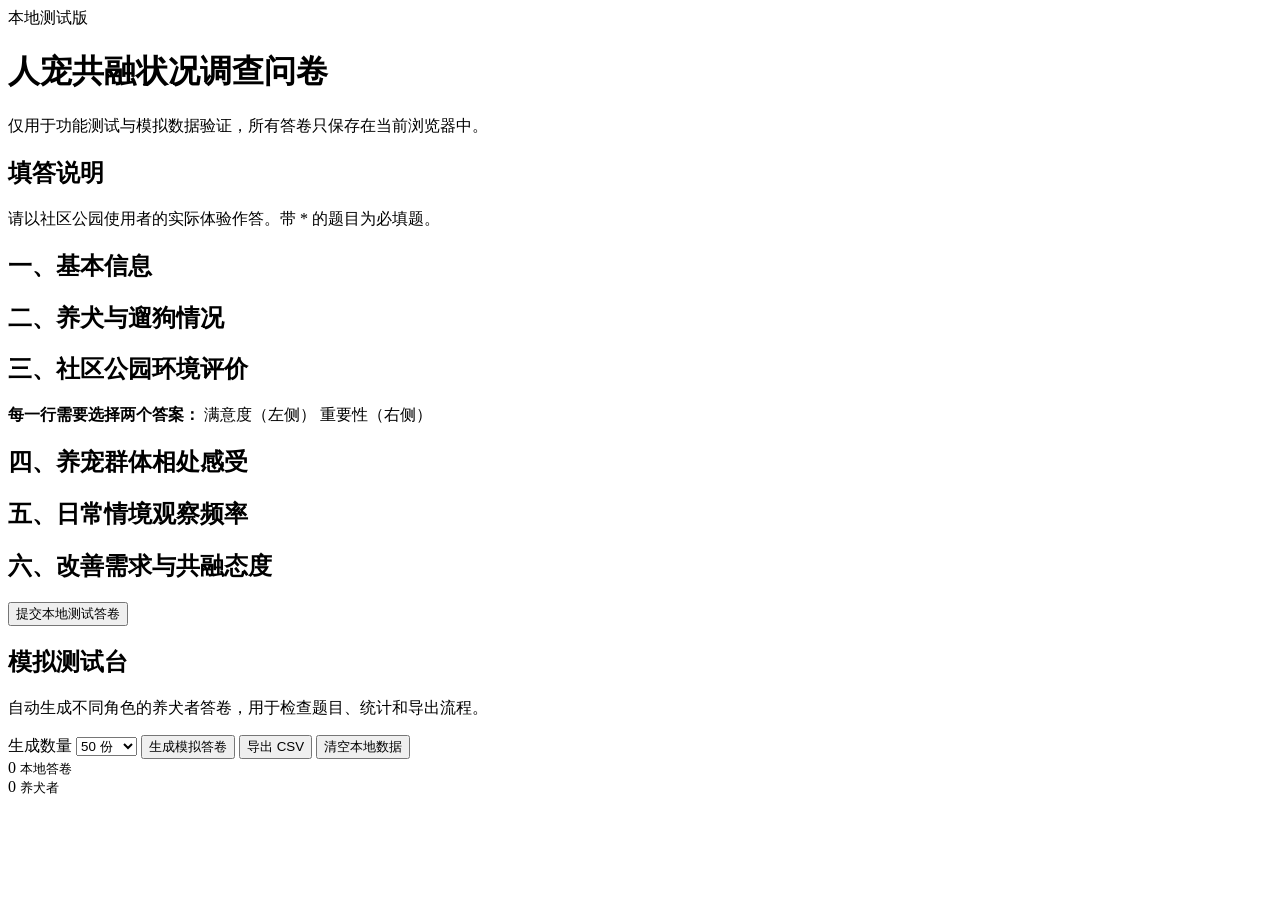
==== index.html @ 0aef0ade "Add index.html" ====
<!doctype html>
<html lang="zh-CN">
<head>
  <meta charset="UTF-8">
  <meta name="viewport" content="width=device-width, initial-scale=1.0">
  <title>人宠共融状况调查问卷 - 本地测试版</title>
  <link rel="stylesheet" href="styles.css">
</head>
<body>
  <header class="hero">
    <div class="hero-inner">
      <span class="test-badge">本地测试版</span>
      <h1>人宠共融状况调查问卷</h1>
      <p>仅用于功能测试与模拟数据验证，所有答卷只保存在当前浏览器中。</p>
    </div>
  </header>

  <main class="layout">
    <form id="survey-form" class="card survey-card" novalidate>
      <section class="intro">
        <h2>填答说明</h2>
        <p>请以社区公园使用者的实际体验作答。带 <span class="required">*</span> 的题目为必填题。</p>
      </section>

      <section id="basic-section" class="question-section">
        <h2>一、基本信息</h2>
        <div id="basic-questions"></div>
      </section>

      <section id="owner-section" class="question-section hidden">
        <h2>二、养犬与遛狗情况</h2>
        <div id="owner-questions"></div>
      </section>

      <section class="question-section">
        <h2>三、社区公园环境评价</h2>
        <div class="matrix-help">
          <strong>每一行需要选择两个答案：</strong>
          <span class="sat-dot"></span>满意度（左侧）
          <span class="imp-dot"></span>重要性（右侧）
        </div>
        <div id="environment-matrix" class="matrix-wrap"></div>
      </section>

      <section id="owner-feeling-section" class="question-section hidden">
        <h2>四、养宠群体相处感受</h2>
        <div id="owner-feeling-matrix" class="matrix-wrap"></div>
      </section>

      <section class="question-section">
        <h2>五、日常情境观察频率</h2>
        <div id="frequency-matrix" class="matrix-wrap"></div>
      </section>

      <section class="question-section">
        <h2>六、改善需求与共融态度</h2>
        <div id="attitude-questions"></div>
      </section>

      <div id="form-error" class="form-error hidden" role="alert"></div>
      <button class="primary-button submit-button" type="submit">提交本地测试答卷</button>
    </form>

    <aside class="card test-panel">
      <h2>模拟测试台</h2>
      <p>自动生成不同角色的养犬者答卷，用于检查题目、统计和导出流程。</p>
      <label for="generate-count">生成数量</label>
      <select id="generate-count">
        <option value="10">10 份</option>
        <option value="50" selected>50 份</option>
        <option value="250">250 份</option>
      </select>
      <button id="generate-button" class="primary-button" type="button">生成模拟答卷</button>
      <button id="export-button" class="secondary-button" type="button">导出 CSV</button>
      <button id="clear-button" class="danger-button" type="button">清空本地数据</button>

      <div class="stats">
        <div>
          <span id="response-count">0</span>
          <small>本地答卷</small>
        </div>
        <div>
          <span id="owner-count">0</span>
          <small>养犬者</small>
        </div>
      </div>
      <p id="panel-message" class="panel-message" aria-live="polite"></p>
    </aside>
  </main>

  <template id="question-template">
    <fieldset class="question">
      <legend></legend>
      <div class="options"></div>
      <p class="question-error"></p>
    </fieldset>
  </template>

  <script src="app.js"></script>
</body>
</html>
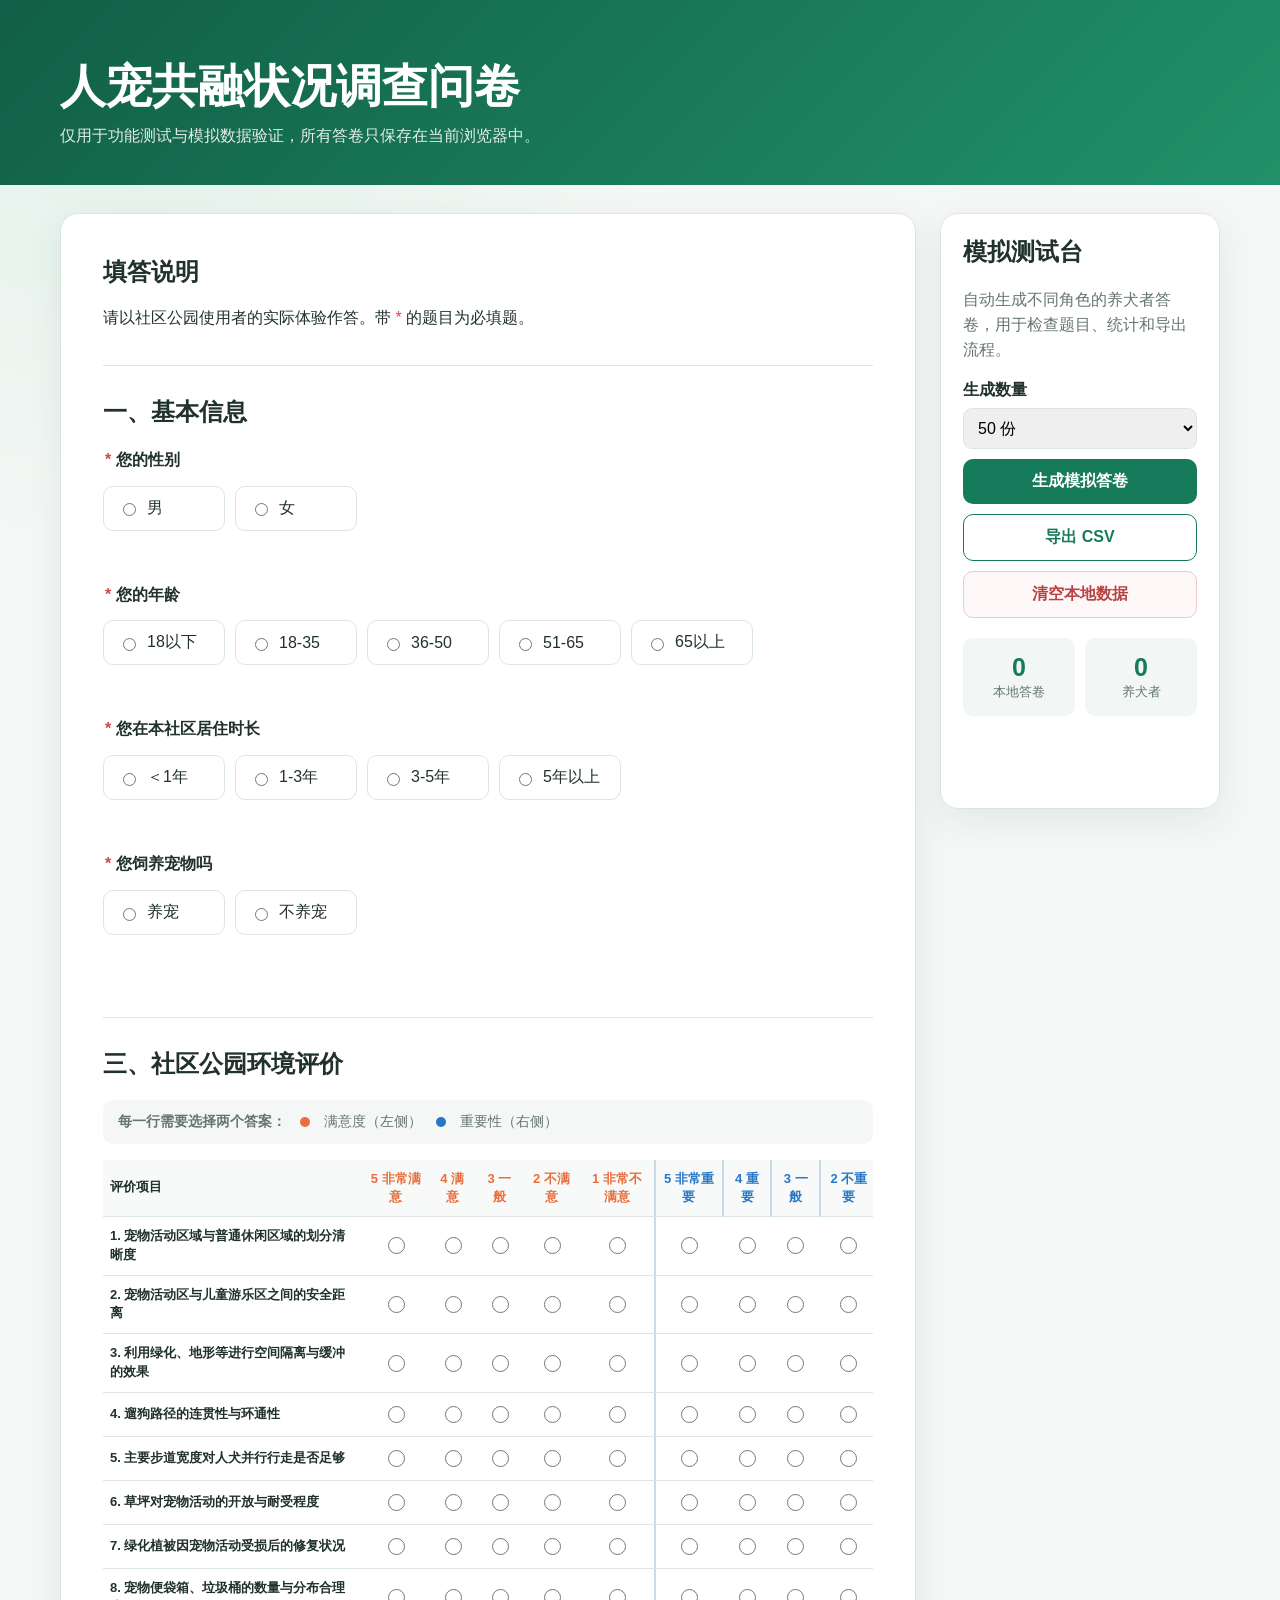
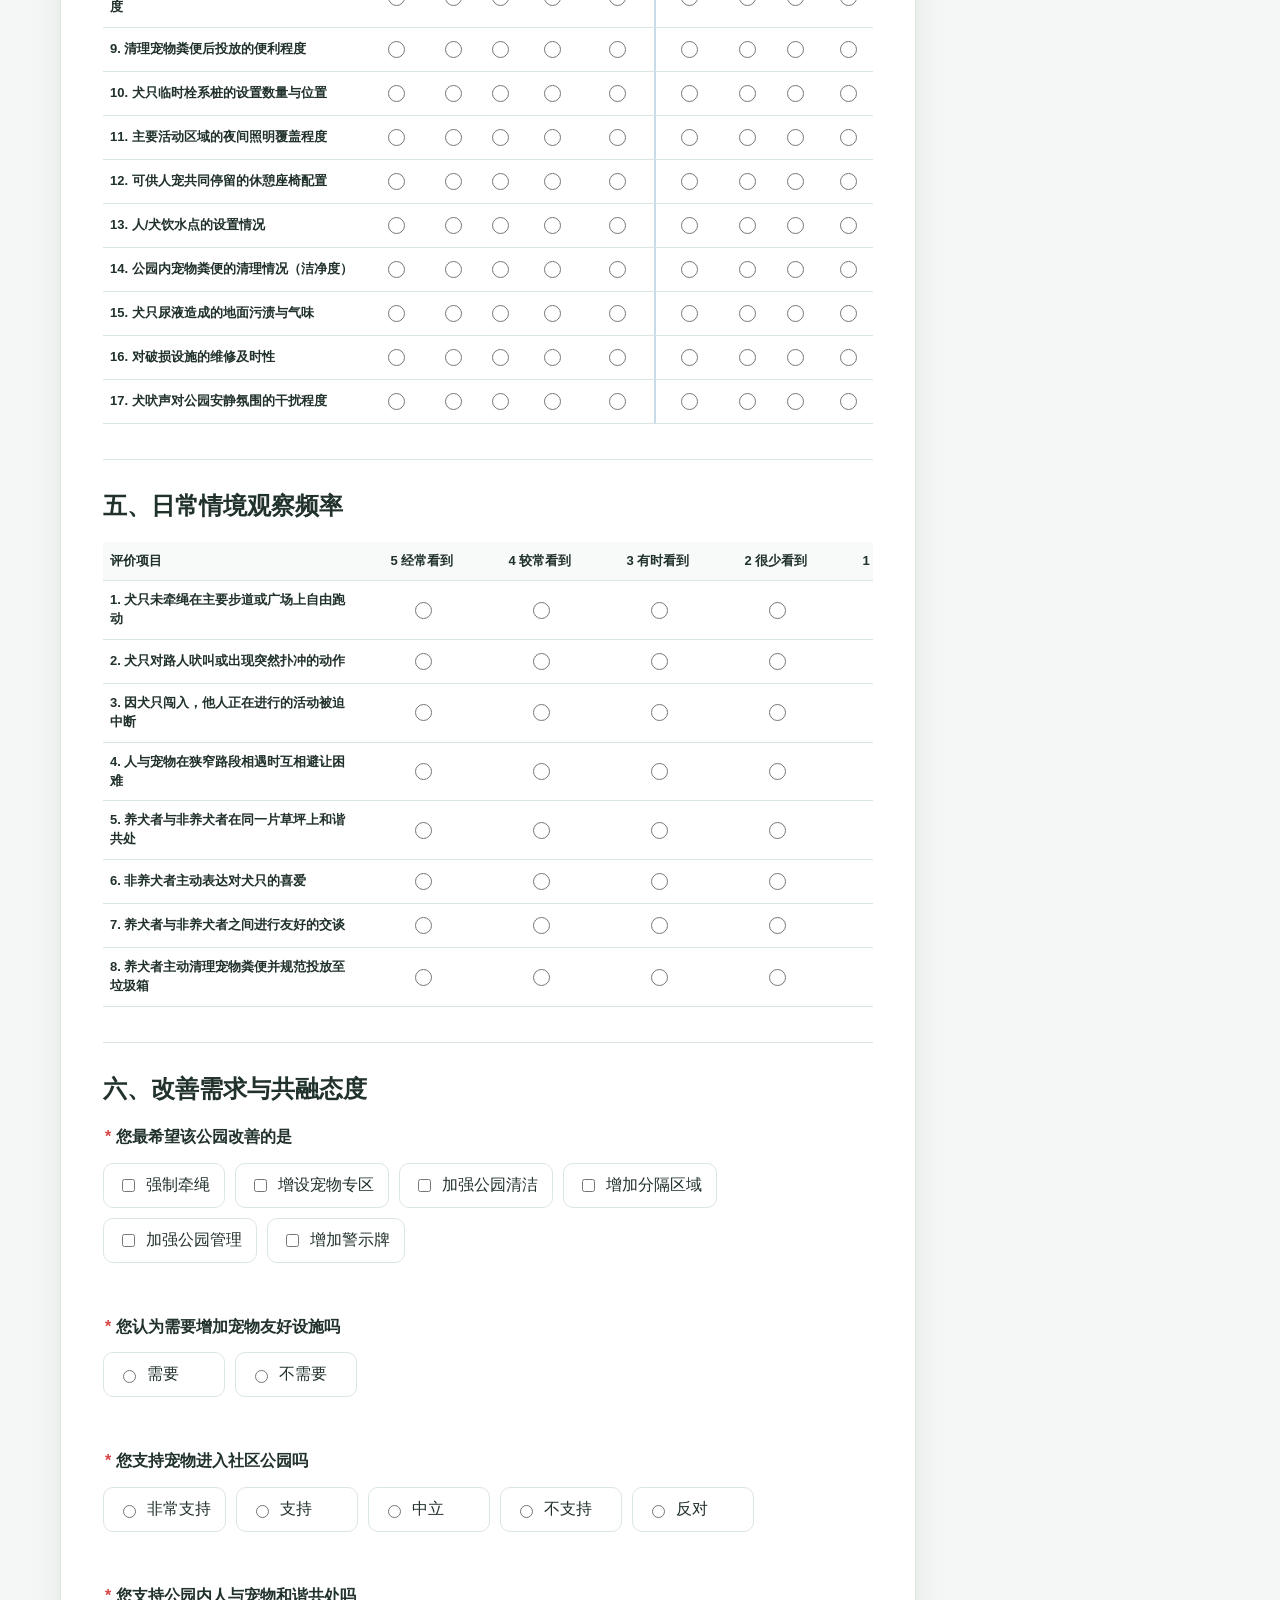
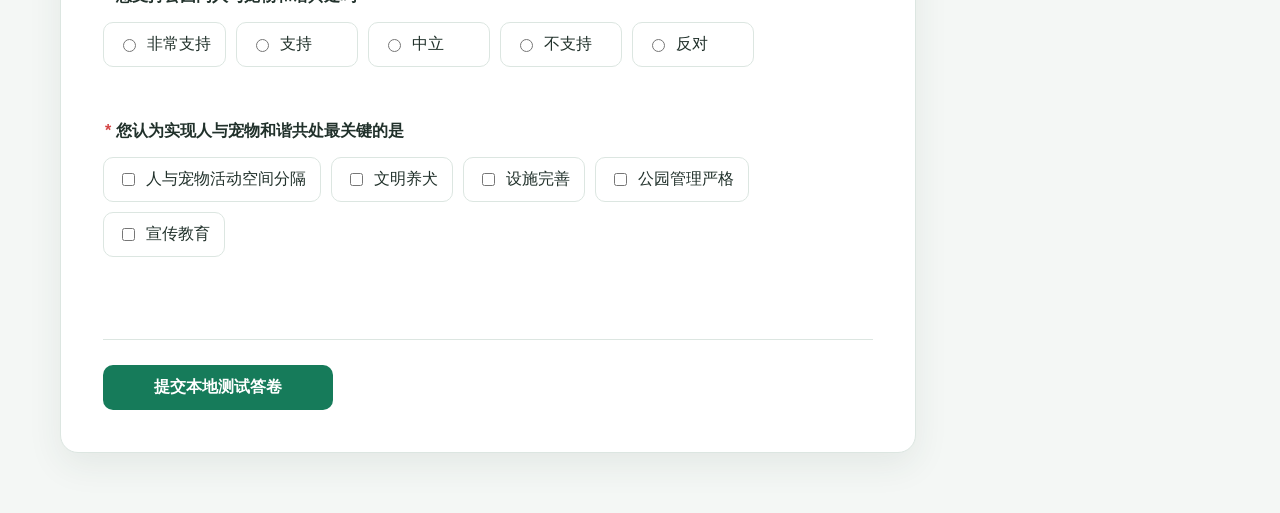
==== commit 1a2002d1: "Update index.html" ====
--- a/index.html
+++ b/index.html
@@ -9,7 +9,6 @@
 <body>
   <header class="hero">
     <div class="hero-inner">
-      <span class="test-badge">本地测试版</span>
       <h1>人宠共融状况调查问卷</h1>
       <p>仅用于功能测试与模拟数据验证，所有答卷只保存在当前浏览器中。</p>
     </div>
--- a/styles.css
+++ b/styles.css
@@ -0,0 +1,185 @@
+:root {
+  color-scheme: light;
+  --bg: #f4f7f5;
+  --card: #ffffff;
+  --ink: #21312b;
+  --muted: #66756f;
+  --line: #dce6e1;
+  --brand: #167b5a;
+  --brand-dark: #0f6045;
+  --sat: #e86f3d;
+  --imp: #2877c7;
+  --danger: #b94242;
+  font-family: "Microsoft YaHei", "PingFang SC", Arial, sans-serif;
+}
+
+* { box-sizing: border-box; }
+
+body {
+  margin: 0;
+  color: var(--ink);
+  background:
+    radial-gradient(circle at 10% 0%, #dff1e9 0, transparent 34rem),
+    var(--bg);
+}
+
+button, select, input { font: inherit; }
+
+.hero {
+  padding: 44px 24px 38px;
+  color: white;
+  background: linear-gradient(135deg, #115f46, #21916a);
+}
+
+.hero-inner { width: min(1160px, 100%); margin: auto; }
+.hero h1 { margin: 12px 0 8px; font-size: clamp(28px, 4vw, 46px); }
+.hero p { margin: 0; opacity: .88; }
+
+.test-badge {
+  display: inline-block;
+  padding: 5px 11px;
+  border: 1px solid rgba(255,255,255,.45);
+  border-radius: 999px;
+  background: rgba(255,255,255,.13);
+  font-size: 13px;
+}
+
+.layout {
+  width: min(1160px, calc(100% - 32px));
+  margin: 28px auto 60px;
+  display: grid;
+  grid-template-columns: minmax(0, 1fr) 280px;
+  gap: 24px;
+  align-items: start;
+}
+
+.card {
+  border: 1px solid var(--line);
+  border-radius: 18px;
+  background: var(--card);
+  box-shadow: 0 12px 35px rgba(32, 66, 52, .08);
+}
+
+.survey-card { padding: clamp(20px, 4vw, 42px); }
+.intro { padding-bottom: 20px; border-bottom: 1px solid var(--line); }
+.intro h2, .question-section h2 { margin-top: 0; }
+.question-section { padding: 30px 0; border-bottom: 1px solid var(--line); }
+
+.question {
+  min-width: 0;
+  margin: 0 0 27px;
+  padding: 0;
+  border: 0;
+}
+
+.question legend {
+  width: 100%;
+  margin-bottom: 13px;
+  font-weight: 700;
+  line-height: 1.55;
+}
+
+.required { color: #d44444; }
+.options { display: flex; flex-wrap: wrap; gap: 10px; }
+
+.option {
+  position: relative;
+  display: flex;
+  align-items: center;
+  gap: 8px;
+  min-width: 122px;
+  padding: 11px 14px;
+  border: 1px solid var(--line);
+  border-radius: 10px;
+  cursor: pointer;
+  transition: .16s ease;
+}
+
+.option:hover { border-color: #87b8a7; background: #f4fbf8; }
+.option:has(input:checked) { border-color: var(--brand); background: #e9f6f1; }
+.option input { accent-color: var(--brand); }
+
+.matrix-help {
+  display: flex;
+  flex-wrap: wrap;
+  align-items: center;
+  gap: 8px 14px;
+  margin-bottom: 16px;
+  padding: 13px 15px;
+  border-radius: 10px;
+  background: #f4f7f6;
+  color: var(--muted);
+  font-size: 14px;
+}
+
+.sat-dot, .imp-dot {
+  width: 10px;
+  height: 10px;
+  border-radius: 50%;
+}
+.sat-dot { background: var(--sat); }
+.imp-dot { background: var(--imp); }
+
+.matrix-wrap { overflow-x: auto; padding-bottom: 5px; }
+.matrix { width: 100%; min-width: 850px; border-collapse: separate; border-spacing: 0; font-size: 13px; }
+.matrix th, .matrix td { padding: 10px 7px; text-align: center; border-bottom: 1px solid var(--line); }
+.matrix thead th { position: sticky; top: 0; background: #f7faf8; z-index: 1; }
+.matrix .row-label { width: 260px; text-align: left; line-height: 1.45; }
+.matrix .sat-head { color: var(--sat); }
+.matrix .imp-head { color: var(--imp); border-left: 2px solid #c9dbe9; }
+.matrix .imp-start { border-left: 2px solid #c9dbe9; }
+.matrix input { width: 17px; height: 17px; accent-color: var(--brand); }
+.matrix tr.invalid { background: #fff1f1; }
+
+.question-error, .form-error { color: var(--danger); font-size: 13px; }
+.question-error { min-height: 18px; margin: 7px 0 0; }
+.form-error { margin: 18px 0; padding: 12px 14px; border-radius: 9px; background: #fff0f0; }
+
+.primary-button, .secondary-button, .danger-button {
+  width: 100%;
+  padding: 12px 16px;
+  border-radius: 10px;
+  cursor: pointer;
+  font-weight: 700;
+}
+
+.primary-button { border: 0; color: white; background: var(--brand); }
+.primary-button:hover { background: var(--brand-dark); }
+.secondary-button { border: 1px solid var(--brand); color: var(--brand); background: white; }
+.danger-button { border: 1px solid #edcaca; color: var(--danger); background: #fff8f8; }
+.submit-button { width: auto; min-width: 230px; margin-top: 25px; }
+
+.test-panel {
+  position: sticky;
+  top: 18px;
+  padding: 22px;
+}
+.test-panel h2 { margin-top: 0; }
+.test-panel p { color: var(--muted); line-height: 1.55; }
+.test-panel label { display: block; margin: 18px 0 7px; font-weight: 700; }
+.test-panel select { width: 100%; padding: 10px; border: 1px solid var(--line); border-radius: 9px; }
+.test-panel button { margin-top: 10px; }
+
+.stats {
+  display: grid;
+  grid-template-columns: 1fr 1fr;
+  gap: 10px;
+  margin-top: 20px;
+}
+.stats div { padding: 15px 8px; border-radius: 10px; text-align: center; background: #f2f7f5; }
+.stats span { display: block; color: var(--brand); font-size: 25px; font-weight: 800; }
+.stats small { color: var(--muted); }
+.panel-message { min-height: 44px; font-size: 13px; }
+.hidden { display: none !important; }
+
+@media (max-width: 900px) {
+  .layout { grid-template-columns: 1fr; }
+  .test-panel { position: static; order: -1; }
+}
+
+@media (max-width: 540px) {
+  .layout { width: min(100% - 18px, 1160px); margin-top: 12px; }
+  .survey-card { border-radius: 12px; }
+  .option { width: 100%; }
+  .submit-button { width: 100%; }
+}
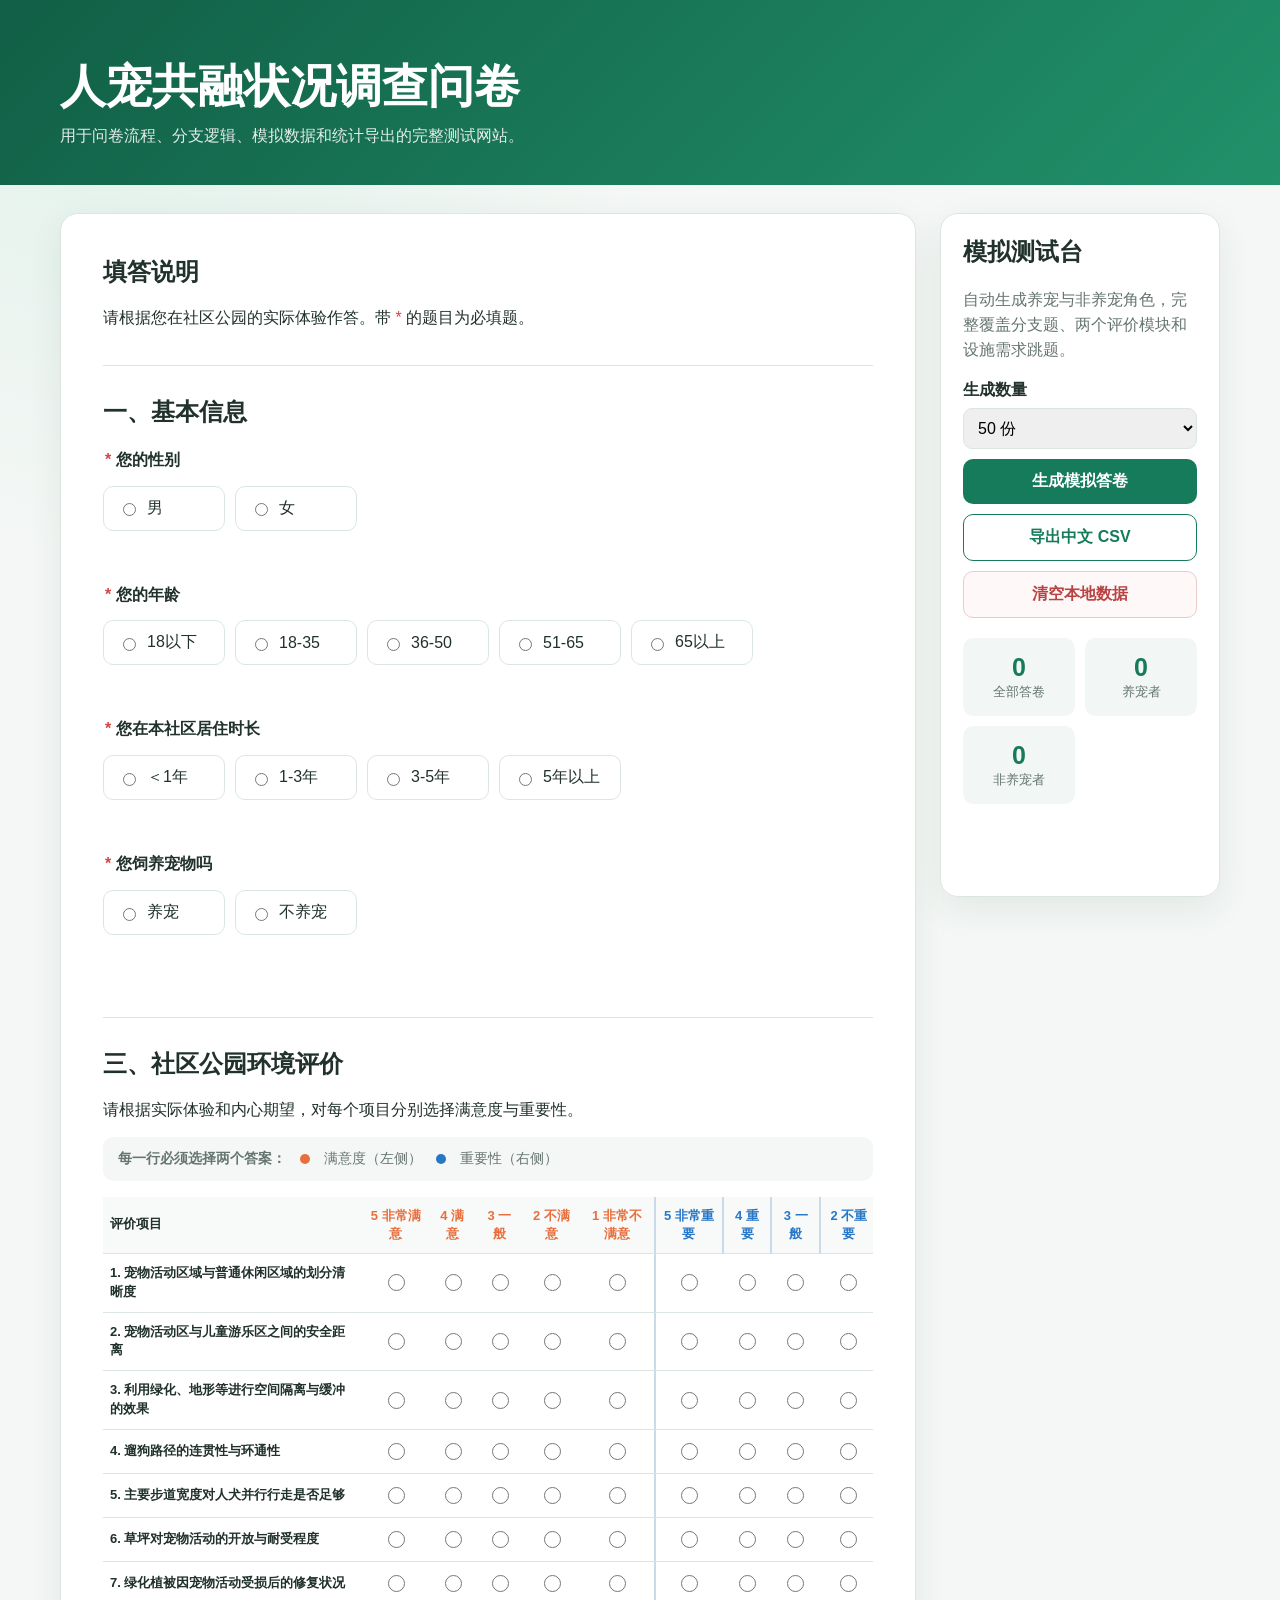
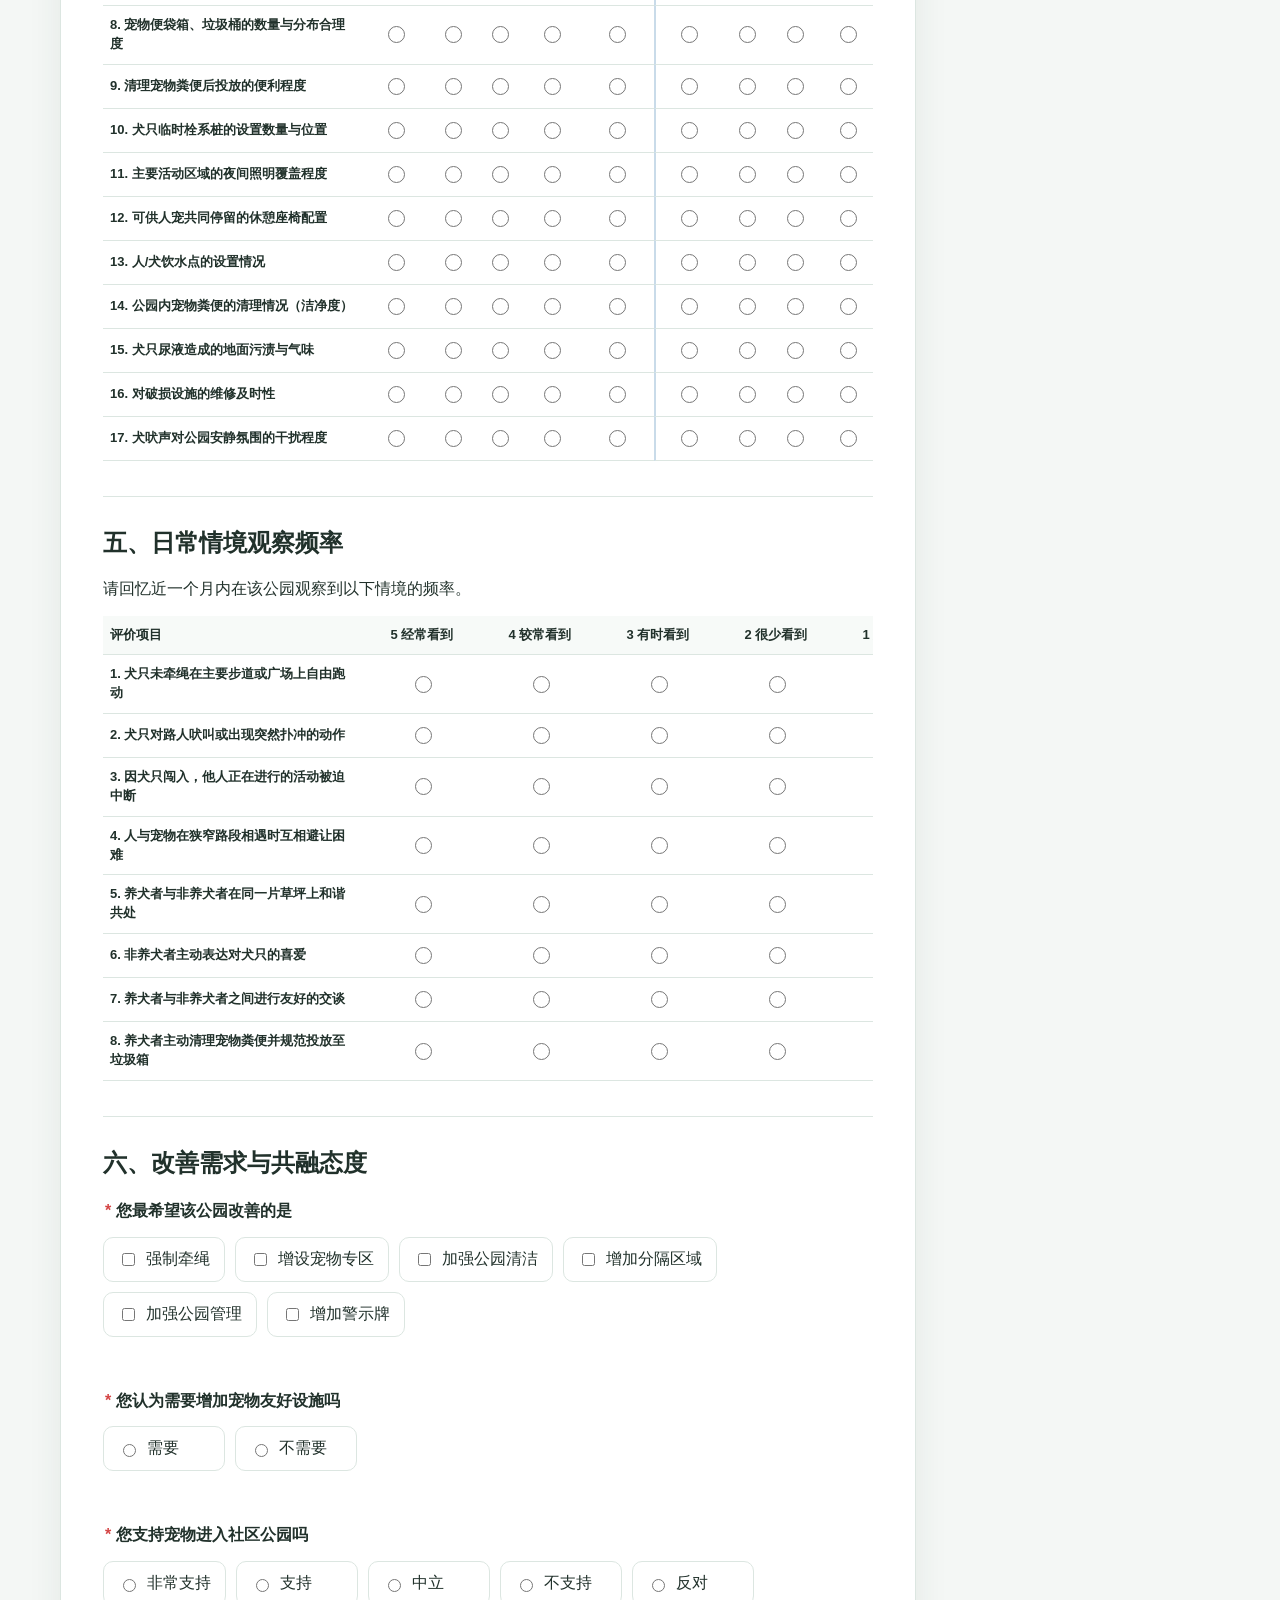
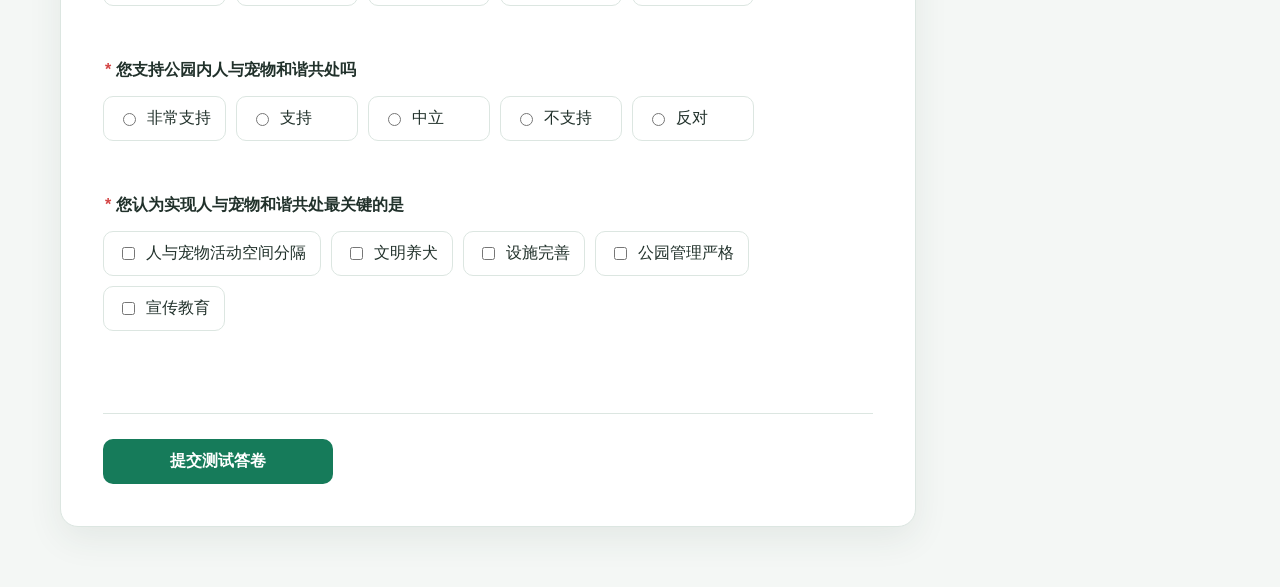
==== commit 217415f6: "Complete survey branches and fix CSV export" ====
--- a/index.html
+++ b/index.html
@@ -3,14 +3,14 @@
 <head>
   <meta charset="UTF-8">
   <meta name="viewport" content="width=device-width, initial-scale=1.0">
-  <title>人宠共融状况调查问卷 - 本地测试版</title>
+  <title>人宠共融状况调查问卷</title>
   <link rel="stylesheet" href="styles.css">
 </head>
 <body>
   <header class="hero">
     <div class="hero-inner">
       <h1>人宠共融状况调查问卷</h1>
-      <p>仅用于功能测试与模拟数据验证，所有答卷只保存在当前浏览器中。</p>
+      <p>用于问卷流程、分支逻辑、模拟数据和统计导出的完整测试网站。</p>
     </div>
   </header>
 
@@ -18,10 +18,10 @@
     <form id="survey-form" class="card survey-card" novalidate>
       <section class="intro">
         <h2>填答说明</h2>
-        <p>请以社区公园使用者的实际体验作答。带 <span class="required">*</span> 的题目为必填题。</p>
+        <p>请根据您在社区公园的实际体验作答。带 <span class="required">*</span> 的题目为必填题。</p>
       </section>
 
-      <section id="basic-section" class="question-section">
+      <section class="question-section">
         <h2>一、基本信息</h2>
         <div id="basic-questions"></div>
       </section>
@@ -31,10 +31,16 @@
         <div id="owner-questions"></div>
       </section>
 
+      <section id="non-owner-section" class="question-section hidden">
+        <h2>二、非养宠者经历与态度</h2>
+        <div id="non-owner-questions"></div>
+      </section>
+
       <section class="question-section">
         <h2>三、社区公园环境评价</h2>
+        <p class="section-note">请根据实际体验和内心期望，对每个项目分别选择满意度与重要性。</p>
         <div class="matrix-help">
-          <strong>每一行需要选择两个答案：</strong>
+          <strong>每一行必须选择两个答案：</strong>
           <span class="sat-dot"></span>满意度（左侧）
           <span class="imp-dot"></span>重要性（右侧）
         </div>
@@ -42,12 +48,20 @@
       </section>
 
       <section id="owner-feeling-section" class="question-section hidden">
-        <h2>四、养宠群体相处感受</h2>
+        <h2>四、群体相处感受评价（养宠群体）</h2>
+        <p class="section-note">5=非常同意，4=同意，3=一般，2=不同意，1=非常不同意。</p>
         <div id="owner-feeling-matrix" class="matrix-wrap"></div>
+      </section>
+
+      <section id="non-owner-feeling-section" class="question-section hidden">
+        <h2>四、群体相处感受评价（非养宠群体）</h2>
+        <p class="section-note">5=非常同意，4=同意，3=一般，2=不同意，1=非常不同意。</p>
+        <div id="non-owner-feeling-matrix" class="matrix-wrap"></div>
       </section>
 
       <section class="question-section">
         <h2>五、日常情境观察频率</h2>
+        <p class="section-note">请回忆近一个月内在该公园观察到以下情境的频率。</p>
         <div id="frequency-matrix" class="matrix-wrap"></div>
       </section>
 
@@ -57,12 +71,12 @@
       </section>
 
       <div id="form-error" class="form-error hidden" role="alert"></div>
-      <button class="primary-button submit-button" type="submit">提交本地测试答卷</button>
+      <button class="primary-button submit-button" type="submit">提交测试答卷</button>
     </form>
 
     <aside class="card test-panel">
       <h2>模拟测试台</h2>
-      <p>自动生成不同角色的养犬者答卷，用于检查题目、统计和导出流程。</p>
+      <p>自动生成养宠与非养宠角色，完整覆盖分支题、两个评价模块和设施需求跳题。</p>
       <label for="generate-count">生成数量</label>
       <select id="generate-count">
         <option value="10">10 份</option>
@@ -70,17 +84,21 @@
         <option value="250">250 份</option>
       </select>
       <button id="generate-button" class="primary-button" type="button">生成模拟答卷</button>
-      <button id="export-button" class="secondary-button" type="button">导出 CSV</button>
+      <button id="export-button" class="secondary-button" type="button">导出中文 CSV</button>
       <button id="clear-button" class="danger-button" type="button">清空本地数据</button>
 
       <div class="stats">
         <div>
           <span id="response-count">0</span>
-          <small>本地答卷</small>
+          <small>全部答卷</small>
         </div>
         <div>
           <span id="owner-count">0</span>
-          <small>养犬者</small>
+          <small>养宠者</small>
+        </div>
+        <div>
+          <span id="non-owner-count">0</span>
+          <small>非养宠者</small>
         </div>
       </div>
       <p id="panel-message" class="panel-message" aria-live="polite"></p>
